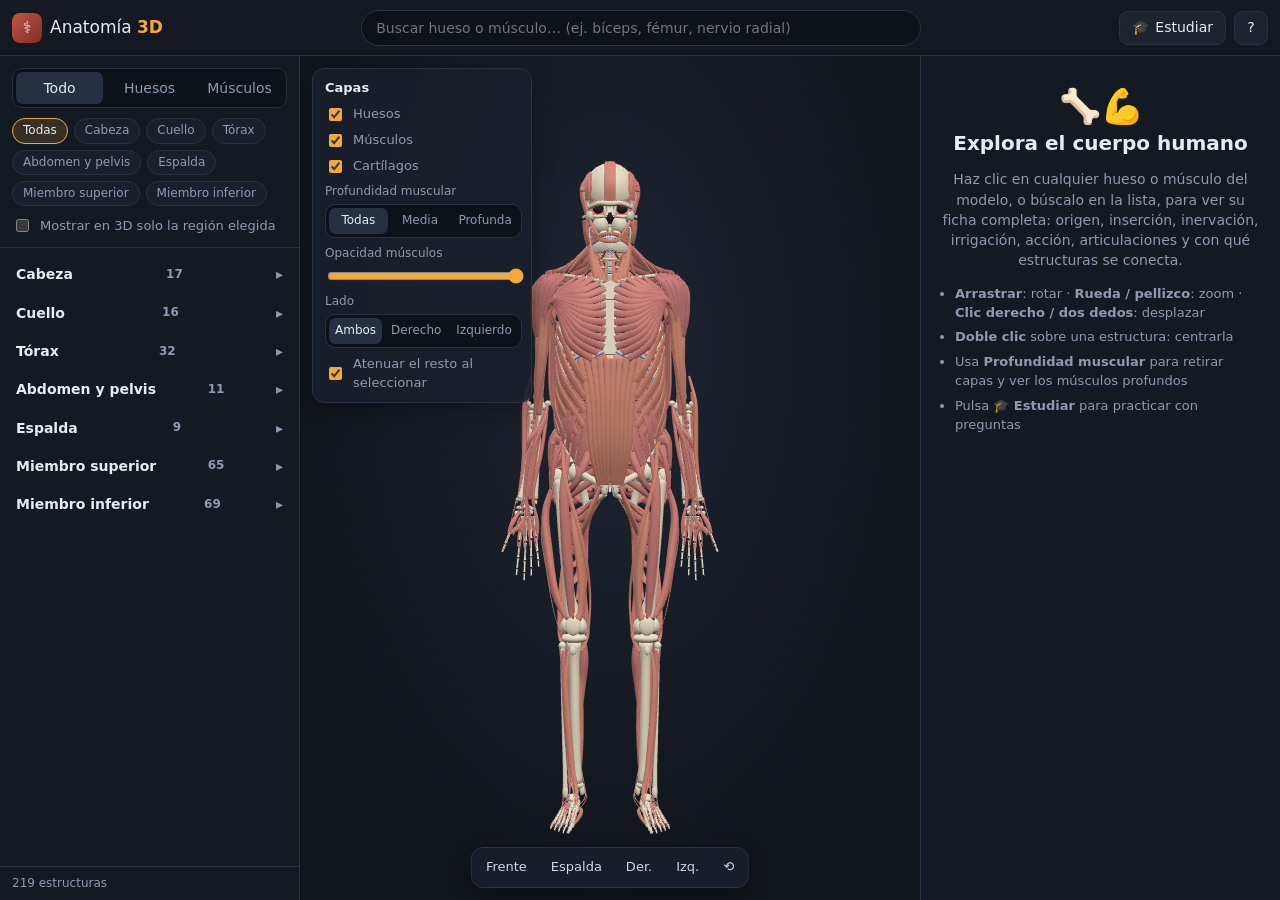
==== index.html @ f9e1884c "Atlas 3D interactivo de huesos y músculos para estudiar anatomía Co-Authored-By: Claude Opus 5.5 <no" ====
<!doctype html>
<html lang="es">
<head>
  <meta charset="utf-8" />
  <meta name="viewport" content="width=device-width, initial-scale=1, viewport-fit=cover" />
  <title>Anatomía 3D</title>
  <meta name="description" content="Atlas 3D interactivo de huesos y músculos del cuerpo humano para estudiar anatomía: orígenes, inserciones, inervación, irrigación, acciones y articulaciones." />
  <meta name="theme-color" content="#11151c" />
  <link rel="icon" href="data:image/svg+xml,%3Csvg xmlns='http://www.w3.org/2000/svg' viewBox='0 0 64 64'%3E%3Ccircle cx='32' cy='14' r='9' fill='%23e9dfc6'/%3E%3Cpath d='M20 28h24l-4 18h-16z' fill='%23c4544a'/%3E%3Cpath d='M26 46h4v14h-4zM34 46h4v14h-4z' fill='%23e9dfc6'/%3E%3C/svg%3E" />
  <link rel="stylesheet" href="css/style.css" />
  <script type="importmap">{ "imports": { "three": "./vendor/three.module.min.js" } }</script>
</head>
<body>
  <header class="topbar">
    <button class="icon-btn only-mobile" id="btnLeft" aria-label="Abrir lista">☰</button>
    <div class="brand"><span class="logo">⚕</span><span>Anatomía <b>3D</b></span></div>
    <div class="search">
      <input id="search" type="search" placeholder="Buscar hueso o músculo… (ej. bíceps, fémur, nervio radial)" autocomplete="off" />
      <div id="searchResults" class="search-results" hidden></div>
    </div>
    <div class="top-actions">
      <button class="btn" id="btnQuiz" title="Modo estudio: ponte a prueba">🎓 <span class="hide-sm">Estudiar</span></button>
      <button class="icon-btn" id="btnHelp" title="Ayuda" aria-label="Ayuda">?</button>
      <button class="icon-btn only-mobile" id="btnRight" aria-label="Abrir ficha">ℹ</button>
    </div>
  </header>

  <aside class="panel left" id="panelLeft">
    <div class="panel-head">
      <div class="seg" id="typeFilter" role="tablist">
        <button data-type="todo" class="on">Todo</button>
        <button data-type="hueso">Huesos</button>
        <button data-type="musculo">Músculos</button>
      </div>
      <div class="chips" id="regionChips"></div>
      <label class="check"><input type="checkbox" id="isolateRegion" /> Mostrar en 3D solo la región elegida</label>
    </div>
    <div class="list" id="list"></div>
    <div class="list-foot" id="listCount"></div>
  </aside>

  <main class="stage" id="stage">
    <canvas id="canvas"></canvas>
    <div id="tooltip" class="tooltip" hidden></div>
    <div id="loading" class="loading"><div class="spinner"></div><p>Construyendo el modelo anatómico…</p></div>

    <div class="layers card" id="layers">
      <div class="layers-title">Capas</div>
      <label class="check"><input type="checkbox" id="showBones" checked /> Huesos</label>
      <label class="check"><input type="checkbox" id="showMuscles" checked /> Músculos</label>
      <label class="check"><input type="checkbox" id="showCart" checked /> Cartílagos</label>
      <div class="field">
        <span>Profundidad muscular</span>
        <div class="seg small" id="depthSeg">
          <button data-d="1" class="on" title="Todas las capas">Todas</button>
          <button data-d="2" title="Retira la capa superficial">Media</button>
          <button data-d="3" title="Solo la capa profunda">Profunda</button>
        </div>
      </div>
      <div class="field">
        <span>Opacidad músculos</span>
        <input type="range" id="muscleOpacity" min="0.1" max="1" step="0.05" value="1" />
      </div>
      <div class="field">
        <span>Lado</span>
        <div class="seg small" id="sideSeg">
          <button data-s="ambos" class="on">Ambos</button>
          <button data-s="d">Derecho</button>
          <button data-s="i">Izquierdo</button>
        </div>
      </div>
      <label class="check"><input type="checkbox" id="dimOthers" checked /> Atenuar el resto al seleccionar</label>
    </div>

    <div class="views card">
      <button data-view="front" title="Vista anterior">Frente</button>
      <button data-view="back" title="Vista posterior">Espalda</button>
      <button data-view="right" title="Lateral derecha">Der.</button>
      <button data-view="left" title="Lateral izquierda">Izq.</button>
      <button data-view="reset" title="Restablecer cámara y visibilidad">⟲</button>
    </div>

    <div class="legend card" id="legend" hidden></div>

    <div class="quiz card" id="quiz" hidden>
      <div class="quiz-head">
        <b>Modo estudio</b>
        <div class="seg small" id="quizMode">
          <button data-m="id" class="on">Identificar</button>
          <button data-m="loc">Localizar</button>
        </div>
        <button class="icon-btn" id="quizClose" aria-label="Cerrar">✕</button>
      </div>
      <div class="quiz-scope">
        <div class="seg small" id="quizType">
          <button data-t="todo" class="on">Todo</button>
          <button data-t="hueso">Huesos</button>
          <button data-t="musculo">Músculos</button>
        </div>
        <span class="muted small">Usa la región elegida en la lista</span>
      </div>
      <div class="quiz-q" id="quizQ"></div>
      <div class="quiz-opts" id="quizOpts"></div>
      <div class="quiz-foot">
        <span id="quizScore">0 / 0</span>
        <button class="btn" id="quizNext">Siguiente ➜</button>
      </div>
    </div>
  </main>

  <aside class="panel right" id="panelRight">
    <div id="info" class="info">
      <div class="empty">
        <div class="empty-icon">🦴💪</div>
        <h2>Explora el cuerpo humano</h2>
        <p>Haz clic en cualquier hueso o músculo del modelo, o búscalo en la lista, para ver su ficha completa: origen, inserción, inervación, irrigación, acción, articulaciones y con qué estructuras se conecta.</p>
        <ul class="tips">
          <li><b>Arrastrar</b>: rotar · <b>Rueda / pellizco</b>: zoom · <b>Clic derecho / dos dedos</b>: desplazar</li>
          <li><b>Doble clic</b> sobre una estructura: centrarla</li>
          <li>Usa <b>Profundidad muscular</b> para retirar capas y ver los músculos profundos</li>
          <li>Pulsa <b>🎓 Estudiar</b> para practicar con preguntas</li>
        </ul>
      </div>
    </div>
  </aside>

  <div class="modal" id="help" hidden>
    <div class="modal-box">
      <button class="icon-btn modal-close" id="helpClose" aria-label="Cerrar">✕</button>
      <h2>Cómo usar Anatomía 3D</h2>
      <ul>
        <li><b>Rotar</b>: arrastra con el ratón o un dedo. <b>Zoom</b>: rueda o pellizco. <b>Desplazar</b>: clic derecho o dos dedos.</li>
        <li><b>Seleccionar</b>: clic sobre el modelo o sobre la lista. <b>Doble clic</b>: centrar la cámara.</li>
        <li>Al seleccionar un <b>músculo</b> se colorean los huesos de <span class="sw sw-o"></span> origen e <span class="sw sw-i"></span> inserción.</li>
        <li>Al seleccionar un <b>hueso</b> se colorean los músculos que se <span class="sw sw-o"></span> originan e <span class="sw sw-i"></span> insertan en él, y los huesos con los que <span class="sw sw-a"></span> articula.</li>
        <li><b>Aislar</b> muestra solo la estructura y sus conexiones. <b>Ocultar</b> la quita del modelo.</li>
        <li><b>Profundidad muscular</b>: retira la capa superficial o deja solo los músculos profundos.</li>
        <li><b>Modo estudio</b>: <i>Identificar</i> (elige el nombre de la estructura resaltada) o <i>Localizar</i> (haz clic en la estructura pedida).</li>
        <li>El enlace de la página guarda la estructura seleccionada: puedes compartirlo.</li>
      </ul>
      <p class="muted small">Modelo anatómico esquemático generado por código con fines de estudio. Las formas son simplificadas; los datos (origen, inserción, inervación, irrigación y acción) siguen la terminología anatómica estándar. Ante dudas, contrasta con tu atlas de referencia.</p>
    </div>
  </div>

  <script type="module" src="js/main.js"></script>
</body>
</html>
---- css/style.css ----
:root {
  --bg: #0f131a;
  --bg2: #161b24;
  --panel: rgba(22, 27, 36, 0.94);
  --card: rgba(26, 32, 43, 0.92);
  --line: #2a3242;
  --text: #e7ebf2;
  --muted: #8f9ab0;
  --accent: #f2a93b;
  --accent2: #4cc3ff;
  --orig: #3ddc84;
  --ins: #4c9dff;
  --art: #b27cff;
  --bone: #e9dfc6;
  --muscle: #c4544a;
  --radius: 12px;
  --left-w: 300px;
  --right-w: 360px;
  --top-h: 56px;
  color-scheme: dark;
}
* { box-sizing: border-box; }
[hidden] { display: none !important; }
html, body { height: 100%; margin: 0; }
body {
  background: var(--bg);
  color: var(--text);
  font: 14px/1.45 system-ui, -apple-system, 'Segoe UI', Roboto, Ubuntu, sans-serif;
  overflow: hidden;
}
button { font: inherit; color: inherit; cursor: pointer; }
input { font: inherit; color: inherit; }
.muted { color: var(--muted); }
.small { font-size: 12px; }

/* ---------- Barra superior ---------- */
.topbar {
  position: fixed; inset: 0 0 auto 0; height: var(--top-h); z-index: 20;
  display: flex; align-items: center; gap: 12px; padding: 0 12px;
  background: linear-gradient(180deg, #151a23, #121720);
  border-bottom: 1px solid var(--line);
}
.brand { display: flex; align-items: center; gap: 8px; font-size: 17px; white-space: nowrap; }
.brand b { color: var(--accent); }
.logo { display: grid; place-items: center; width: 30px; height: 30px; border-radius: 8px; background: linear-gradient(135deg, var(--muscle), #7f2d27); font-size: 16px; }
.search { position: relative; flex: 1; max-width: 560px; margin: 0 auto; }
.search input {
  width: 100%; height: 36px; padding: 0 14px; border-radius: 18px;
  background: #0d1118; border: 1px solid var(--line); outline: none;
}
.search input:focus { border-color: var(--accent); }
.search-results {
  position: absolute; top: 42px; left: 0; right: 0; max-height: 60vh; overflow: auto;
  background: var(--bg2); border: 1px solid var(--line); border-radius: var(--radius);
  box-shadow: 0 12px 30px rgba(0,0,0,.45); padding: 4px;
}
.search-results button { display: flex; width: 100%; text-align: left; gap: 8px; align-items: center; padding: 7px 10px; border: 0; background: none; border-radius: 8px; }
.search-results button:hover, .search-results button.active { background: #232b3a; }
.top-actions { display: flex; gap: 8px; align-items: center; }
.btn {
  height: 34px; padding: 0 12px; border-radius: 9px; border: 1px solid var(--line);
  background: #1d2430; display: inline-flex; align-items: center; gap: 6px; white-space: nowrap;
}
.btn:hover { border-color: #3b4659; background: #232b38; }
.btn.primary { background: var(--accent); color: #1a1205; border-color: var(--accent); font-weight: 600; }
.icon-btn { width: 34px; height: 34px; border-radius: 9px; border: 1px solid var(--line); background: #1d2430; display: grid; place-items: center; flex: none; }
.icon-btn:hover { background: #262f3d; }
.only-mobile { display: none; }

/* ---------- Paneles ---------- */
.panel {
  position: fixed; top: var(--top-h); bottom: 0; z-index: 10;
  background: var(--panel); backdrop-filter: blur(8px);
  display: flex; flex-direction: column;
}
.panel.left { left: 0; width: var(--left-w); border-right: 1px solid var(--line); }
.panel.right { right: 0; width: var(--right-w); border-left: 1px solid var(--line); overflow: auto; }
.panel-head { padding: 12px; border-bottom: 1px solid var(--line); display: grid; gap: 10px; }
.seg { display: flex; background: #0d1118; border: 1px solid var(--line); border-radius: 10px; padding: 3px; gap: 3px; }
.seg button { flex: 1; border: 0; background: none; padding: 6px 8px; border-radius: 7px; color: var(--muted); }
.seg button.on { background: #273042; color: var(--text); }
.seg.small button { padding: 4px 6px; font-size: 12px; }
.chips { display: flex; flex-wrap: wrap; gap: 6px; }
.chip {
  border: 1px solid var(--line); background: #1a202b; border-radius: 999px; padding: 3px 10px; font-size: 12px; color: var(--muted);
}
.chip.on { background: rgba(242, 169, 59, .15); border-color: var(--accent); color: var(--text); }
.check { display: flex; align-items: center; gap: 8px; font-size: 13px; color: var(--muted); cursor: pointer; }
.check input { accent-color: var(--accent); }
.list { flex: 1; overflow: auto; padding: 6px 8px 16px; }
.list details { margin: 2px 0; }
.list summary {
  list-style: none; cursor: pointer; padding: 8px 8px; border-radius: 8px; font-weight: 600; display: flex; justify-content: space-between; align-items: center;
}
.list summary::-webkit-details-marker { display: none; }
.list summary::after { content: '▸'; color: var(--muted); transition: transform .15s; }
.list details[open] > summary::after { transform: rotate(90deg); }
.list summary:hover { background: #1c2330; }
.list .grp { margin: 6px 0 2px 10px; font-size: 11px; text-transform: uppercase; letter-spacing: .06em; color: var(--muted); }
.list .item {
  display: flex; align-items: center; gap: 8px; width: 100%; text-align: left; border: 0; background: none; padding: 5px 8px 5px 14px; border-radius: 7px; color: #cfd6e2;
}
.list .item:hover { background: #1f2735; }
.list .item.sel { background: rgba(242, 169, 59, .18); color: #fff; }
.dot { width: 8px; height: 8px; border-radius: 50%; flex: none; }
.dot.hueso { background: var(--bone); }
.dot.musculo { background: var(--muscle); }
.list-foot { padding: 8px 12px; border-top: 1px solid var(--line); color: var(--muted); font-size: 12px; }

/* ---------- Escenario 3D ---------- */
.stage { position: fixed; top: var(--top-h); bottom: 0; left: var(--left-w); right: var(--right-w); background: radial-gradient(ellipse at 50% 35%, #1e2633 0%, #11151c 70%); }
#canvas { width: 100%; height: 100%; display: block; touch-action: none; outline: none; }
.tooltip {
  position: absolute; pointer-events: none; z-index: 5; padding: 5px 9px; border-radius: 8px; font-size: 12px;
  background: rgba(10, 13, 19, .9); border: 1px solid var(--line); white-space: nowrap; transform: translate(12px, 12px);
}
.loading { position: absolute; inset: 0; display: grid; place-content: center; text-align: center; gap: 10px; color: var(--muted); background: rgba(15,19,26,.6); z-index: 6; }
.loading.done { display: none; }
.spinner { width: 38px; height: 38px; margin: 0 auto; border-radius: 50%; border: 3px solid #2a3242; border-top-color: var(--accent); animation: spin 1s linear infinite; }
@keyframes spin { to { transform: rotate(360deg); } }
.card { position: absolute; background: var(--card); border: 1px solid var(--line); border-radius: var(--radius); box-shadow: 0 8px 24px rgba(0,0,0,.3); }
.layers { left: 12px; top: 12px; padding: 10px 12px; display: grid; gap: 7px; width: 220px; }
.layers-title { font-weight: 600; font-size: 13px; display: flex; justify-content: space-between; cursor: pointer; }
.layers.collapsed > :not(.layers-title) { display: none; }
.field { display: grid; gap: 4px; font-size: 12px; color: var(--muted); }
.field input[type=range] { width: 100%; accent-color: var(--accent); }
.views { left: 50%; bottom: 12px; transform: translateX(-50%); display: flex; padding: 4px; gap: 4px; }
.views button { border: 0; background: none; padding: 6px 10px; border-radius: 8px; color: #cfd6e2; font-size: 13px; }
.views button:hover { background: #273042; }
.legend { right: 12px; top: 12px; padding: 8px 12px; font-size: 12px; display: grid; gap: 4px; }
.legend span { display: flex; align-items: center; gap: 6px; }
.sw { display: inline-block; width: 11px; height: 11px; border-radius: 3px; vertical-align: -1px; }
.sw-s { background: var(--accent); }
.sw-o { background: var(--orig); }
.sw-i { background: var(--ins); }
.sw-a { background: var(--art); }
.sw-b { background: #ffd35a; }

/* ---------- Ficha ---------- */
.info { padding: 16px; }
.empty { text-align: center; color: var(--muted); padding-top: 10px; }
.empty h2 { color: var(--text); margin: 8px 0; font-size: 18px; }
.empty-icon { font-size: 34px; }
.tips { text-align: left; padding-left: 18px; display: grid; gap: 6px; font-size: 13px; }
.info h2 { margin: 0; font-size: 20px; line-height: 1.2; }
.info .latin { color: var(--muted); font-style: italic; margin-top: 2px; }
.badges { display: flex; flex-wrap: wrap; gap: 6px; margin: 10px 0; }
.badge { font-size: 11px; padding: 2px 8px; border-radius: 999px; background: #232b3a; color: #c9d1de; border: 1px solid var(--line); }
.badge.hueso { background: rgba(233, 223, 198, .12); border-color: rgba(233, 223, 198, .35); }
.badge.musculo { background: rgba(196, 84, 74, .18); border-color: rgba(196, 84, 74, .5); }
.actions { display: flex; flex-wrap: wrap; gap: 6px; margin: 4px 0 12px; }
.actions .btn { height: 30px; font-size: 12px; padding: 0 10px; }
.sec { border-top: 1px solid var(--line); padding: 10px 0; }
.sec h3 { margin: 0 0 6px; font-size: 12px; text-transform: uppercase; letter-spacing: .06em; color: var(--accent); }
.sec p { margin: 0; color: #d3d9e4; }
.sec ul { margin: 0; padding-left: 18px; color: #d3d9e4; display: grid; gap: 2px; }
.kv { display: grid; grid-template-columns: 1fr; gap: 8px; }
.kv div b { display: block; font-size: 12px; color: var(--muted); font-weight: 600; margin-bottom: 1px; }
.links { display: flex; flex-wrap: wrap; gap: 6px; }
.link {
  border: 1px solid var(--line); background: #1a212d; border-radius: 8px; padding: 3px 9px; font-size: 12.5px; display: inline-flex; gap: 6px; align-items: center; text-align: left;
}
.link:hover { border-color: var(--accent); }
.link small { color: var(--muted); }
.link.o { border-left: 3px solid var(--orig); }
.link.i { border-left: 3px solid var(--ins); }
.link.a { border-left: 3px solid var(--art); }
.clin { background: rgba(76, 195, 255, .08); border: 1px solid rgba(76, 195, 255, .25); border-radius: 10px; padding: 10px; }
.side-tag { font-size: 12px; color: var(--muted); font-weight: 400; }

/* ---------- Quiz ---------- */
.quiz { left: 50%; bottom: 64px; transform: translateX(-50%); width: min(460px, calc(100% - 24px)); padding: 12px; display: grid; gap: 10px; z-index: 4; }
.quiz-head { display: flex; gap: 10px; align-items: center; }
.quiz-head b { flex: 1; }
.quiz-scope { display: flex; gap: 10px; align-items: center; }
.quiz-q { font-size: 15px; }
.quiz-q .target { color: var(--accent); font-weight: 700; }
.quiz-opts { display: grid; grid-template-columns: 1fr 1fr; gap: 6px; }
.quiz-opts button { border: 1px solid var(--line); background: #1d2430; border-radius: 9px; padding: 8px; text-align: left; }
.quiz-opts button:hover { border-color: #46526a; }
.quiz-opts button.ok { background: rgba(61, 220, 132, .2); border-color: var(--orig); }
.quiz-opts button.bad { background: rgba(255, 92, 92, .2); border-color: #ff5c5c; }
.quiz-foot { display: flex; justify-content: space-between; align-items: center; }
.feedback-ok { color: var(--orig); }
.feedback-bad { color: #ff7a7a; }

/* ---------- Modal ---------- */
.modal { position: fixed; inset: 0; background: rgba(0,0,0,.55); z-index: 50; display: grid; place-items: center; padding: 16px; }
.modal[hidden] { display: none; }
.modal-box { position: relative; max-width: 620px; background: var(--bg2); border: 1px solid var(--line); border-radius: 16px; padding: 20px 22px; max-height: 90vh; overflow: auto; }
.modal-box ul { padding-left: 18px; display: grid; gap: 8px; }
.modal-close { position: absolute; top: 12px; right: 12px; }

/* ---------- Responsive ---------- */
@media (max-width: 1100px) {
  :root { --left-w: 260px; --right-w: 320px; }
}
@media (max-width: 860px) {
  :root { --top-h: 52px; }
  .only-mobile { display: grid; }
  .hide-sm { display: none; }
  .brand span:last-child { display: none; }
  .stage { left: 0; right: 0; }
  .panel { width: min(88vw, 360px) !important; transition: transform .25s ease; z-index: 30; box-shadow: 0 0 40px rgba(0,0,0,.5); }
  .panel.left { transform: translateX(-102%); }
  .panel.right { transform: translateX(102%); }
  .panel.open { transform: none; }
  .layers { width: 190px; }
  .legend { top: auto; bottom: 64px; right: 8px; }
  .quiz-opts { grid-template-columns: 1fr; }
  .search input { font-size: 16px; }
}
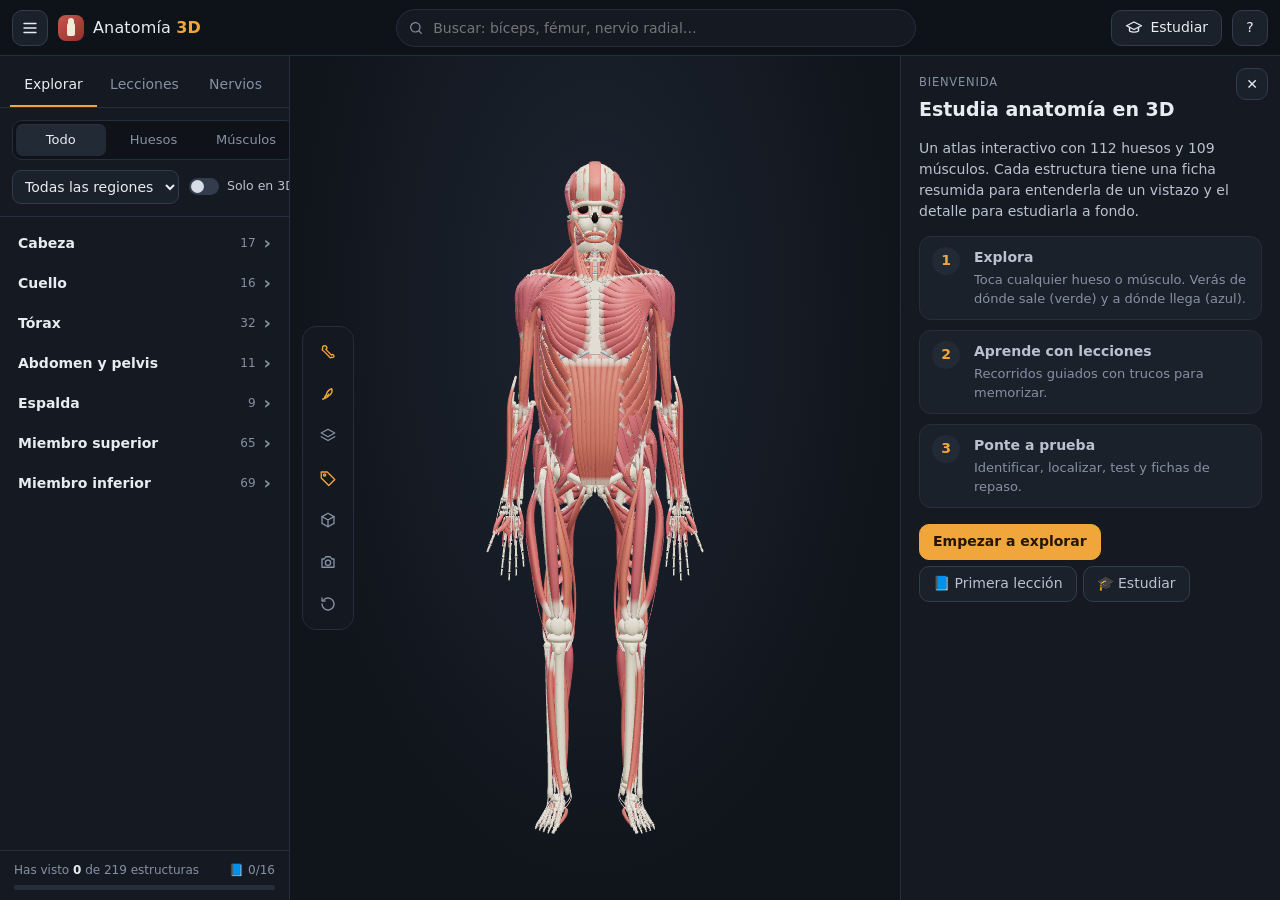
==== commit db6aacb1: "Rediseño didáctico: ficha por pestañas, lecciones, nervios, estudio y móvil - Músculos con tendones," ====
--- a/index.html
+++ b/index.html
@@ -4,141 +4,134 @@
   <meta charset="utf-8" />
   <meta name="viewport" content="width=device-width, initial-scale=1, viewport-fit=cover" />
   <title>Anatomía 3D</title>
-  <meta name="description" content="Atlas 3D interactivo de huesos y músculos del cuerpo humano para estudiar anatomía: orígenes, inserciones, inervación, irrigación, acciones y articulaciones." />
-  <meta name="theme-color" content="#11151c" />
-  <link rel="icon" href="data:image/svg+xml,%3Csvg xmlns='http://www.w3.org/2000/svg' viewBox='0 0 64 64'%3E%3Ccircle cx='32' cy='14' r='9' fill='%23e9dfc6'/%3E%3Cpath d='M20 28h24l-4 18h-16z' fill='%23c4544a'/%3E%3Cpath d='M26 46h4v14h-4zM34 46h4v14h-4z' fill='%23e9dfc6'/%3E%3C/svg%3E" />
+  <meta name="description" content="Atlas 3D interactivo de huesos y músculos para estudiar anatomía: orígenes, inserciones, inervación, irrigación, acciones, lecciones guiadas y modo estudio." />
+  <meta name="theme-color" content="#0f1319" />
+  <link rel="icon" href="data:image/svg+xml,%3Csvg xmlns='http://www.w3.org/2000/svg' viewBox='0 0 64 64'%3E%3Crect width='64' height='64' rx='14' fill='%23b8473e'/%3E%3Ccircle cx='32' cy='17' r='8' fill='%23f3ead8'/%3E%3Cpath d='M22 29h20l-3 15h-14z' fill='%23f3ead8'/%3E%3Cpath d='M26 44h4v12h-4zM34 44h4v12h-4z' fill='%23f3ead8'/%3E%3C/svg%3E" />
   <link rel="stylesheet" href="css/style.css" />
   <script type="importmap">{ "imports": { "three": "./vendor/three.module.min.js" } }</script>
 </head>
 <body>
   <header class="topbar">
-    <button class="icon-btn only-mobile" id="btnLeft" aria-label="Abrir lista">☰</button>
-    <div class="brand"><span class="logo">⚕</span><span>Anatomía <b>3D</b></span></div>
+    <button class="icon-btn" id="btnMenu" aria-label="Mostrar u ocultar el panel de navegación" title="Panel de navegación">
+      <svg viewBox="0 0 24 24"><path d="M4 6h16M4 12h16M4 18h16" /></svg>
+    </button>
+    <div class="brand"><span class="logo"></span><span class="brand-name">Anatomía <b>3D</b></span></div>
     <div class="search">
-      <input id="search" type="search" placeholder="Buscar hueso o músculo… (ej. bíceps, fémur, nervio radial)" autocomplete="off" />
+      <svg class="search-ico" viewBox="0 0 24 24"><circle cx="11" cy="11" r="7" /><path d="m20 20-3.5-3.5" /></svg>
+      <input id="search" type="search" placeholder="Buscar: bíceps, fémur, nervio radial…" autocomplete="off" aria-label="Buscar estructura" />
       <div id="searchResults" class="search-results" hidden></div>
     </div>
-    <div class="top-actions">
-      <button class="btn" id="btnQuiz" title="Modo estudio: ponte a prueba">🎓 <span class="hide-sm">Estudiar</span></button>
-      <button class="icon-btn" id="btnHelp" title="Ayuda" aria-label="Ayuda">?</button>
-      <button class="icon-btn only-mobile" id="btnRight" aria-label="Abrir ficha">ℹ</button>
-    </div>
+    <button class="btn study-btn" id="btnStudy" title="Modo estudio">
+      <svg viewBox="0 0 24 24"><path d="M2 9l10-5 10 5-10 5z" /><path d="M6 11v5c3 2 9 2 12 0v-5" /></svg><span class="hide-sm">Estudiar</span>
+    </button>
+    <button class="icon-btn" id="btnHelp" aria-label="Ayuda" title="Ayuda">?</button>
   </header>
 
-  <aside class="panel left" id="panelLeft">
-    <div class="panel-head">
-      <div class="seg" id="typeFilter" role="tablist">
-        <button data-type="todo" class="on">Todo</button>
-        <button data-type="hueso">Huesos</button>
-        <button data-type="musculo">Músculos</button>
+  <!-- Panel izquierdo: navegación -->
+  <aside class="side" id="side">
+    <nav class="tabs" id="sideTabs" role="tablist">
+      <button data-tab="explorar" class="on">Explorar</button>
+      <button data-tab="lecciones">Lecciones</button>
+      <button data-tab="nervios">Nervios</button>
+    </nav>
+    <section class="side-body" data-pane="explorar">
+      <div class="filters">
+        <div class="seg" id="typeFilter">
+          <button data-type="todo" class="on">Todo</button>
+          <button data-type="hueso">Huesos</button>
+          <button data-type="musculo">Músculos</button>
+        </div>
+        <div class="row">
+          <select id="regionSelect" aria-label="Región"></select>
+          <label class="switch" title="Mostrar en el modelo solo la región elegida"><input type="checkbox" id="isolateRegion" /><span></span>Solo en 3D</label>
+        </div>
       </div>
-      <div class="chips" id="regionChips"></div>
-      <label class="check"><input type="checkbox" id="isolateRegion" /> Mostrar en 3D solo la región elegida</label>
-    </div>
-    <div class="list" id="list"></div>
-    <div class="list-foot" id="listCount"></div>
+      <div class="list" id="list"></div>
+    </section>
+    <section class="side-body" data-pane="lecciones" hidden>
+      <p class="pane-intro">Recorridos guiados paso a paso por los grupos que más se preguntan en los exámenes.</p>
+      <div class="cards" id="lessonList"></div>
+    </section>
+    <section class="side-body" data-pane="nervios" hidden>
+      <p class="pane-intro">Elige un nervio para ver en el modelo todos los músculos que inerva y qué pasa si se lesiona.</p>
+      <div class="cards" id="nerveList"></div>
+    </section>
+    <footer class="progress" id="progress"></footer>
   </aside>
 
+  <!-- Visor 3D -->
   <main class="stage" id="stage">
     <canvas id="canvas"></canvas>
+    <div id="labels" class="labels"></div>
     <div id="tooltip" class="tooltip" hidden></div>
     <div id="loading" class="loading"><div class="spinner"></div><p>Construyendo el modelo anatómico…</p></div>
 
-    <div class="layers card" id="layers">
-      <div class="layers-title">Capas</div>
-      <label class="check"><input type="checkbox" id="showBones" checked /> Huesos</label>
-      <label class="check"><input type="checkbox" id="showMuscles" checked /> Músculos</label>
-      <label class="check"><input type="checkbox" id="showCart" checked /> Cartílagos</label>
-      <div class="field">
-        <span>Profundidad muscular</span>
-        <div class="seg small" id="depthSeg">
-          <button data-d="1" class="on" title="Todas las capas">Todas</button>
-          <button data-d="2" title="Retira la capa superficial">Media</button>
-          <button data-d="3" title="Solo la capa profunda">Profunda</button>
-        </div>
-      </div>
-      <div class="field">
-        <span>Opacidad músculos</span>
-        <input type="range" id="muscleOpacity" min="0.1" max="1" step="0.05" value="1" />
-      </div>
-      <div class="field">
-        <span>Lado</span>
-        <div class="seg small" id="sideSeg">
-          <button data-s="ambos" class="on">Ambos</button>
-          <button data-s="d">Derecho</button>
-          <button data-s="i">Izquierdo</button>
-        </div>
-      </div>
-      <label class="check"><input type="checkbox" id="dimOthers" checked /> Atenuar el resto al seleccionar</label>
+    <div class="toolbar" id="toolbar">
+      <button class="tool on" data-tool="bones" title="Mostrar huesos"><svg viewBox="0 0 24 24"><path d="M7 4a2 2 0 0 0-2 3 2 2 0 0 0 1 3.5l7.5 7.5a2 2 0 0 0 3.5 1 2 2 0 0 0 3-2 2 2 0 0 0-3.5-1L9 8.5A2 2 0 0 0 7 4z" /></svg><span>Huesos</span></button>
+      <button class="tool on" data-tool="muscles" title="Mostrar músculos"><svg viewBox="0 0 24 24"><path d="M5 19c3-1 4-4 5-7s3-6 7-7c1 3 0 6-2 8s-5 4-10 6z" /><path d="M8 15c2 0 4-1 5-3" /></svg><span>Músculos</span></button>
+      <button class="tool" data-tool="layers" title="Capas, lado y transparencia"><svg viewBox="0 0 24 24"><path d="m12 3 9 5-9 5-9-5z" /><path d="m3 13 9 5 9-5" /></svg><span>Capas</span></button>
+      <button class="tool on" data-tool="labels" title="Etiquetas con nombres"><svg viewBox="0 0 24 24"><path d="M3 12V4h8l10 10-8 8z" /><circle cx="7.5" cy="8" r="1.5" /></svg><span>Nombres</span></button>
+      <button class="tool" data-tool="views" title="Vistas de cámara"><svg viewBox="0 0 24 24"><path d="M12 3 4 7.5v9L12 21l8-4.5v-9z" /><path d="m4 7.5 8 4.5 8-4.5M12 12v9" /></svg><span>Vistas</span></button>
+      <button class="tool" data-tool="shot" title="Guardar imagen"><svg viewBox="0 0 24 24"><path d="M4 8h3l2-3h6l2 3h3v11H4z" /><circle cx="12" cy="13" r="3.5" /></svg><span>Foto</span></button>
+      <button class="tool" data-tool="reset" title="Restablecer todo"><svg viewBox="0 0 24 24"><path d="M4 12a8 8 0 1 0 2.5-5.8" /><path d="M4 4v4h4" /></svg><span>Reiniciar</span></button>
     </div>
 
-    <div class="views card">
-      <button data-view="front" title="Vista anterior">Frente</button>
-      <button data-view="back" title="Vista posterior">Espalda</button>
-      <button data-view="right" title="Lateral derecha">Der.</button>
-      <button data-view="left" title="Lateral izquierda">Izq.</button>
-      <button data-view="reset" title="Restablecer cámara y visibilidad">⟲</button>
+    <div class="pop" id="popLayers" hidden>
+      <div class="pop-title">Profundidad muscular</div>
+      <div class="seg small" id="depthSeg">
+        <button data-d="1" class="on">Todas</button>
+        <button data-d="2">Sin superficial</button>
+        <button data-d="3">Profunda</button>
+      </div>
+      <div class="pop-title">Lado del cuerpo</div>
+      <div class="seg small" id="sideSeg">
+        <button data-s="ambos" class="on">Ambos</button>
+        <button data-s="d">Derecho</button>
+        <button data-s="i">Izquierdo</button>
+      </div>
+      <div class="pop-title">Transparencia de músculos</div>
+      <input type="range" id="muscleOpacity" min="0.1" max="1" step="0.05" value="1" aria-label="Opacidad de los músculos" />
+      <label class="switch"><input type="checkbox" id="showCart" checked /><span></span>Cartílagos y dientes</label>
+      <label class="switch"><input type="checkbox" id="dimOthers" checked /><span></span>Atenuar lo no seleccionado</label>
+    </div>
+    <div class="pop" id="popViews" hidden>
+      <div class="views-grid">
+        <button data-view="front">Anterior</button>
+        <button data-view="back">Posterior</button>
+        <button data-view="right">Lateral der.</button>
+        <button data-view="left">Lateral izq.</button>
+        <button data-view="top">Superior</button>
+        <button data-view="fit">Encuadrar</button>
+      </div>
+      <label class="switch"><input type="checkbox" id="autoRotate" /><span></span>Girar automáticamente</label>
     </div>
 
-    <div class="legend card" id="legend" hidden></div>
-
-    <div class="quiz card" id="quiz" hidden>
-      <div class="quiz-head">
-        <b>Modo estudio</b>
-        <div class="seg small" id="quizMode">
-          <button data-m="id" class="on">Identificar</button>
-          <button data-m="loc">Localizar</button>
-        </div>
-        <button class="icon-btn" id="quizClose" aria-label="Cerrar">✕</button>
-      </div>
-      <div class="quiz-scope">
-        <div class="seg small" id="quizType">
-          <button data-t="todo" class="on">Todo</button>
-          <button data-t="hueso">Huesos</button>
-          <button data-t="musculo">Músculos</button>
-        </div>
-        <span class="muted small">Usa la región elegida en la lista</span>
-      </div>
-      <div class="quiz-q" id="quizQ"></div>
-      <div class="quiz-opts" id="quizOpts"></div>
-      <div class="quiz-foot">
-        <span id="quizScore">0 / 0</span>
-        <button class="btn" id="quizNext">Siguiente ➜</button>
-      </div>
-    </div>
+    <div class="legend" id="legend" hidden></div>
+    <div class="toast" id="toast" hidden></div>
   </main>
 
-  <aside class="panel right" id="panelRight">
-    <div id="info" class="info">
-      <div class="empty">
-        <div class="empty-icon">🦴💪</div>
-        <h2>Explora el cuerpo humano</h2>
-        <p>Haz clic en cualquier hueso o músculo del modelo, o búscalo en la lista, para ver su ficha completa: origen, inserción, inervación, irrigación, acción, articulaciones y con qué estructuras se conecta.</p>
-        <ul class="tips">
-          <li><b>Arrastrar</b>: rotar · <b>Rueda / pellizco</b>: zoom · <b>Clic derecho / dos dedos</b>: desplazar</li>
-          <li><b>Doble clic</b> sobre una estructura: centrarla</li>
-          <li>Usa <b>Profundidad muscular</b> para retirar capas y ver los músculos profundos</li>
-          <li>Pulsa <b>🎓 Estudiar</b> para practicar con preguntas</li>
-        </ul>
-      </div>
-    </div>
+  <!-- Panel derecho / hoja inferior en móvil: ficha, lección, nervio o estudio -->
+  <aside class="sheet" id="sheet" aria-live="polite">
+    <div class="sheet-grip" id="sheetGrip" aria-label="Ampliar o reducir"><span></span></div>
+    <button class="icon-btn sheet-close" id="sheetClose" aria-label="Cerrar">✕</button>
+    <div class="sheet-body" id="sheetBody"></div>
   </aside>
 
   <div class="modal" id="help" hidden>
     <div class="modal-box">
       <button class="icon-btn modal-close" id="helpClose" aria-label="Cerrar">✕</button>
       <h2>Cómo usar Anatomía 3D</h2>
-      <ul>
-        <li><b>Rotar</b>: arrastra con el ratón o un dedo. <b>Zoom</b>: rueda o pellizco. <b>Desplazar</b>: clic derecho o dos dedos.</li>
-        <li><b>Seleccionar</b>: clic sobre el modelo o sobre la lista. <b>Doble clic</b>: centrar la cámara.</li>
-        <li>Al seleccionar un <b>músculo</b> se colorean los huesos de <span class="sw sw-o"></span> origen e <span class="sw sw-i"></span> inserción.</li>
-        <li>Al seleccionar un <b>hueso</b> se colorean los músculos que se <span class="sw sw-o"></span> originan e <span class="sw sw-i"></span> insertan en él, y los huesos con los que <span class="sw sw-a"></span> articula.</li>
-        <li><b>Aislar</b> muestra solo la estructura y sus conexiones. <b>Ocultar</b> la quita del modelo.</li>
-        <li><b>Profundidad muscular</b>: retira la capa superficial o deja solo los músculos profundos.</li>
-        <li><b>Modo estudio</b>: <i>Identificar</i> (elige el nombre de la estructura resaltada) o <i>Localizar</i> (haz clic en la estructura pedida).</li>
-        <li>El enlace de la página guarda la estructura seleccionada: puedes compartirlo.</li>
-      </ul>
-      <p class="muted small">Modelo anatómico esquemático generado por código con fines de estudio. Las formas son simplificadas; los datos (origen, inserción, inervación, irrigación y acción) siguen la terminología anatómica estándar. Ante dudas, contrasta con tu atlas de referencia.</p>
+      <div class="help-grid">
+        <div><b>🖱️ Mover el modelo</b><p>Arrastra para girar, rueda o pellizco para acercar, clic derecho o dos dedos para desplazar.</p></div>
+        <div><b>👆 Seleccionar</b><p>Toca una estructura del modelo o de la lista. Doble toque para acercarte a ella.</p></div>
+        <div><b>🎨 Colores</b><p><span class="sw sw-s"></span> seleccionado · <span class="sw sw-o"></span> origen · <span class="sw sw-i"></span> inserción · <span class="sw sw-a"></span> articulación.</p></div>
+        <div><b>🧅 Capas</b><p>Retira la capa superficial para ver los músculos profundos, o vuelve transparentes los músculos.</p></div>
+        <div><b>📘 Lecciones</b><p>Recorridos guiados con trucos para memorizar (manguito rotador, cuádriceps, carpo…).</p></div>
+        <div><b>⚡ Nervios</b><p>Elige un nervio y verás todos los músculos que inerva y qué ocurre si se lesiona.</p></div>
+        <div><b>🎓 Estudiar</b><p>Identificar, localizar, preguntas tipo test y fichas con repaso espaciado.</p></div>
+        <div><b>⌨️ Atajos</b><p><kbd>/</kbd> buscar · <kbd>Esc</kbd> deseleccionar · <kbd>←</kbd><kbd>→</kbd> pasos de lección · <kbd>F</kbd> centrar · <kbd>H</kbd> ocultar.</p></div>
+      </div>
+      <p class="muted small">Modelo anatómico esquemático generado por código con fines de estudio: las formas son simplificadas. Los datos siguen la terminología anatómica estándar; contrasta siempre con tu atlas de referencia. Tus notas, progreso y fichas se guardan solo en este navegador.</p>
     </div>
   </div>
 
--- a/css/style.css
+++ b/css/style.css
@@ -1,22 +1,28 @@
 :root {
-  --bg: #0f131a;
-  --bg2: #161b24;
-  --panel: rgba(22, 27, 36, 0.94);
-  --card: rgba(26, 32, 43, 0.92);
-  --line: #2a3242;
-  --text: #e7ebf2;
-  --muted: #8f9ab0;
-  --accent: #f2a93b;
-  --accent2: #4cc3ff;
-  --orig: #3ddc84;
-  --ins: #4c9dff;
-  --art: #b27cff;
+  --bg: #0f1319;
+  --surface: #151a22;
+  --surface2: #1b212b;
+  --raise: #222a36;
+  --line: #262e3b;
+  --line2: #323c4c;
+  --text: #e8ecf2;
+  --text2: #b9c2d0;
+  --muted: #8691a4;
+  --accent: #f0a63a;
+  --accent-soft: rgba(240, 166, 58, 0.14);
+  --orig: #3ccf7e;
+  --ins: #4e9bff;
+  --both: #ffd35a;
+  --art: #b083ff;
+  --les: #e8c48f;
+  --info: #5cc8ff;
   --bone: #e9dfc6;
   --muscle: #c4544a;
-  --radius: 12px;
-  --left-w: 300px;
-  --right-w: 360px;
+  --r: 12px;
+  --side-w: 290px;
+  --sheet-w: 380px;
   --top-h: 56px;
+  --safe-b: env(safe-area-inset-bottom, 0px);
   color-scheme: dark;
 }
 * { box-sizing: border-box; }
@@ -25,188 +31,331 @@
 body {
   background: var(--bg);
   color: var(--text);
-  font: 14px/1.45 system-ui, -apple-system, 'Segoe UI', Roboto, Ubuntu, sans-serif;
+  font: 14px/1.5 system-ui, -apple-system, 'Segoe UI', Roboto, Ubuntu, sans-serif;
   overflow: hidden;
+  -webkit-tap-highlight-color: transparent;
 }
 button { font: inherit; color: inherit; cursor: pointer; }
-input { font: inherit; color: inherit; }
+input, select, textarea { font: inherit; color: inherit; }
+svg { width: 18px; height: 18px; fill: none; stroke: currentColor; stroke-width: 1.8; stroke-linecap: round; stroke-linejoin: round; flex: none; }
 .muted { color: var(--muted); }
 .small { font-size: 12px; }
-
-/* ---------- Barra superior ---------- */
+kbd { background: var(--raise); border: 1px solid var(--line2); border-radius: 4px; padding: 0 5px; font-size: 12px; }
+
+/* ---------------- Barra superior ---------------- */
 .topbar {
-  position: fixed; inset: 0 0 auto 0; height: var(--top-h); z-index: 20;
-  display: flex; align-items: center; gap: 12px; padding: 0 12px;
-  background: linear-gradient(180deg, #151a23, #121720);
+  position: fixed; inset: 0 0 auto 0; height: var(--top-h); z-index: 40;
+  display: flex; align-items: center; gap: 10px; padding: 0 12px;
+  background: rgba(15, 19, 25, 0.92); backdrop-filter: blur(10px);
   border-bottom: 1px solid var(--line);
 }
-.brand { display: flex; align-items: center; gap: 8px; font-size: 17px; white-space: nowrap; }
-.brand b { color: var(--accent); }
-.logo { display: grid; place-items: center; width: 30px; height: 30px; border-radius: 8px; background: linear-gradient(135deg, var(--muscle), #7f2d27); font-size: 16px; }
-.search { position: relative; flex: 1; max-width: 560px; margin: 0 auto; }
+.brand { display: flex; align-items: center; gap: 9px; font-size: 16px; white-space: nowrap; letter-spacing: .01em; }
+.brand b { color: var(--accent); font-weight: 700; }
+.logo { width: 26px; height: 26px; border-radius: 8px; background: linear-gradient(135deg, #c9584d, #8e3029); position: relative; }
+.logo::after { content: ''; position: absolute; inset: 7px 9px 5px; border-radius: 4px 4px 2px 2px; background: #f3ead8; box-shadow: 0 -5px 0 -1px #f3ead8; }
+.search { position: relative; flex: 1; max-width: 520px; margin: 0 auto; }
+.search-ico { position: absolute; left: 12px; top: 50%; transform: translateY(-50%); color: var(--muted); width: 16px; height: 16px; }
 .search input {
-  width: 100%; height: 36px; padding: 0 14px; border-radius: 18px;
-  background: #0d1118; border: 1px solid var(--line); outline: none;
+  width: 100%; height: 38px; padding: 0 14px 0 36px; border-radius: 19px;
+  background: var(--surface); border: 1px solid var(--line); outline: none; transition: border-color .15s;
 }
 .search input:focus { border-color: var(--accent); }
 .search-results {
-  position: absolute; top: 42px; left: 0; right: 0; max-height: 60vh; overflow: auto;
-  background: var(--bg2); border: 1px solid var(--line); border-radius: var(--radius);
-  box-shadow: 0 12px 30px rgba(0,0,0,.45); padding: 4px;
-}
-.search-results button { display: flex; width: 100%; text-align: left; gap: 8px; align-items: center; padding: 7px 10px; border: 0; background: none; border-radius: 8px; }
-.search-results button:hover, .search-results button.active { background: #232b3a; }
-.top-actions { display: flex; gap: 8px; align-items: center; }
+  position: absolute; top: 44px; left: 0; right: 0; max-height: 62vh; overflow: auto; z-index: 50;
+  background: var(--surface2); border: 1px solid var(--line2); border-radius: var(--r);
+  box-shadow: 0 16px 40px rgba(0,0,0,.5); padding: 4px;
+}
+.search-results button { display: flex; width: 100%; text-align: left; gap: 10px; align-items: center; padding: 8px 10px; border: 0; background: none; border-radius: 8px; }
+.search-results button:hover, .search-results button.active { background: var(--raise); }
+.search-results small { color: var(--muted); }
 .btn {
-  height: 34px; padding: 0 12px; border-radius: 9px; border: 1px solid var(--line);
-  background: #1d2430; display: inline-flex; align-items: center; gap: 6px; white-space: nowrap;
-}
-.btn:hover { border-color: #3b4659; background: #232b38; }
-.btn.primary { background: var(--accent); color: #1a1205; border-color: var(--accent); font-weight: 600; }
-.icon-btn { width: 34px; height: 34px; border-radius: 9px; border: 1px solid var(--line); background: #1d2430; display: grid; place-items: center; flex: none; }
-.icon-btn:hover { background: #262f3d; }
-.only-mobile { display: none; }
-
-/* ---------- Paneles ---------- */
-.panel {
-  position: fixed; top: var(--top-h); bottom: 0; z-index: 10;
-  background: var(--panel); backdrop-filter: blur(8px);
-  display: flex; flex-direction: column;
-}
-.panel.left { left: 0; width: var(--left-w); border-right: 1px solid var(--line); }
-.panel.right { right: 0; width: var(--right-w); border-left: 1px solid var(--line); overflow: auto; }
-.panel-head { padding: 12px; border-bottom: 1px solid var(--line); display: grid; gap: 10px; }
-.seg { display: flex; background: #0d1118; border: 1px solid var(--line); border-radius: 10px; padding: 3px; gap: 3px; }
-.seg button { flex: 1; border: 0; background: none; padding: 6px 8px; border-radius: 7px; color: var(--muted); }
-.seg button.on { background: #273042; color: var(--text); }
+  height: 36px; padding: 0 13px; border-radius: 10px; border: 1px solid var(--line2);
+  background: var(--surface2); display: inline-flex; align-items: center; gap: 7px; white-space: nowrap; transition: background .15s, border-color .15s;
+}
+.btn:hover { background: var(--raise); }
+.btn.primary { background: var(--accent); color: #241603; border-color: var(--accent); font-weight: 600; }
+.btn.ghost { background: transparent; }
+.btn.sm { height: 30px; font-size: 12.5px; padding: 0 10px; }
+.study-btn.on { background: var(--accent); color: #241603; border-color: var(--accent); }
+.icon-btn { width: 36px; height: 36px; border-radius: 10px; border: 1px solid var(--line2); background: var(--surface2); display: grid; place-items: center; flex: none; }
+.icon-btn:hover { background: var(--raise); }
+
+/* ---------------- Panel lateral ---------------- */
+.side {
+  position: fixed; top: var(--top-h); bottom: 0; left: 0; width: var(--side-w); z-index: 30;
+  background: var(--surface); border-right: 1px solid var(--line);
+  display: flex; flex-direction: column; transition: transform .25s ease;
+}
+body.side-closed .side { transform: translateX(-102%); }
+.tabs { display: flex; gap: 4px; padding: 10px 10px 0; border-bottom: 1px solid var(--line); }
+.tabs button { flex: 1; border: 0; background: none; padding: 8px 4px 10px; color: var(--muted); border-bottom: 2px solid transparent; font-weight: 500; }
+.tabs button.on { color: var(--text); border-bottom-color: var(--accent); }
+.side-body { flex: 1; overflow: auto; display: flex; flex-direction: column; min-height: 0; }
+.filters { padding: 12px; display: grid; gap: 10px; border-bottom: 1px solid var(--line); }
+.row { display: flex; gap: 10px; align-items: center; }
+select {
+  flex: 1; height: 34px; border-radius: 9px; border: 1px solid var(--line2); background: var(--surface2); padding: 0 8px; min-width: 0;
+}
+.seg { display: flex; background: var(--bg); border: 1px solid var(--line); border-radius: 10px; padding: 3px; gap: 3px; }
+.seg button { flex: 1; border: 0; background: none; padding: 6px 6px; border-radius: 7px; color: var(--muted); font-size: 13px; }
+.seg button.on { background: var(--raise); color: var(--text); box-shadow: 0 1px 0 rgba(255,255,255,.04) inset; }
 .seg.small button { padding: 4px 6px; font-size: 12px; }
-.chips { display: flex; flex-wrap: wrap; gap: 6px; }
-.chip {
-  border: 1px solid var(--line); background: #1a202b; border-radius: 999px; padding: 3px 10px; font-size: 12px; color: var(--muted);
-}
-.chip.on { background: rgba(242, 169, 59, .15); border-color: var(--accent); color: var(--text); }
-.check { display: flex; align-items: center; gap: 8px; font-size: 13px; color: var(--muted); cursor: pointer; }
-.check input { accent-color: var(--accent); }
-.list { flex: 1; overflow: auto; padding: 6px 8px 16px; }
-.list details { margin: 2px 0; }
+.switch { display: flex; align-items: center; gap: 8px; font-size: 12.5px; color: var(--text2); cursor: pointer; user-select: none; white-space: nowrap; }
+.switch input { position: absolute; opacity: 0; pointer-events: none; }
+.switch span { width: 30px; height: 17px; border-radius: 9px; background: var(--line2); position: relative; flex: none; transition: background .15s; }
+.switch span::after { content: ''; position: absolute; left: 2px; top: 2px; width: 13px; height: 13px; border-radius: 50%; background: #d7dde7; transition: transform .15s; }
+.switch input:checked + span { background: var(--accent); }
+.switch input:checked + span::after { transform: translateX(13px); background: #fff; }
+.switch input:focus-visible + span { outline: 2px solid var(--accent); outline-offset: 2px; }
+.list { padding: 6px 8px 16px; }
+.list details { margin: 1px 0; }
 .list summary {
-  list-style: none; cursor: pointer; padding: 8px 8px; border-radius: 8px; font-weight: 600; display: flex; justify-content: space-between; align-items: center;
+  list-style: none; cursor: pointer; padding: 9px 10px; border-radius: 9px; font-weight: 600; display: flex; gap: 8px; align-items: center;
 }
 .list summary::-webkit-details-marker { display: none; }
-.list summary::after { content: '▸'; color: var(--muted); transition: transform .15s; }
+.list summary .count { margin-left: auto; color: var(--muted); font-weight: 400; font-size: 12px; }
+.list summary::after { content: '›'; color: var(--muted); transition: transform .15s; font-size: 18px; line-height: 1; }
 .list details[open] > summary::after { transform: rotate(90deg); }
-.list summary:hover { background: #1c2330; }
-.list .grp { margin: 6px 0 2px 10px; font-size: 11px; text-transform: uppercase; letter-spacing: .06em; color: var(--muted); }
+.list summary:hover { background: var(--surface2); }
+.list .grp { margin: 8px 0 2px 12px; font-size: 11px; text-transform: uppercase; letter-spacing: .06em; color: var(--muted); }
 .list .item {
-  display: flex; align-items: center; gap: 8px; width: 100%; text-align: left; border: 0; background: none; padding: 5px 8px 5px 14px; border-radius: 7px; color: #cfd6e2;
-}
-.list .item:hover { background: #1f2735; }
-.list .item.sel { background: rgba(242, 169, 59, .18); color: #fff; }
+  display: flex; align-items: center; gap: 9px; width: 100%; text-align: left; border: 0; background: none; padding: 6px 10px 6px 14px; border-radius: 8px; color: var(--text2);
+}
+.list .item:hover { background: var(--surface2); color: var(--text); }
+.list .item.sel { background: var(--accent-soft); color: #fff; }
+.list .item .seen { margin-left: auto; color: var(--orig); font-size: 11px; opacity: .8; }
 .dot { width: 8px; height: 8px; border-radius: 50%; flex: none; }
 .dot.hueso { background: var(--bone); }
 .dot.musculo { background: var(--muscle); }
-.list-foot { padding: 8px 12px; border-top: 1px solid var(--line); color: var(--muted); font-size: 12px; }
-
-/* ---------- Escenario 3D ---------- */
-.stage { position: fixed; top: var(--top-h); bottom: 0; left: var(--left-w); right: var(--right-w); background: radial-gradient(ellipse at 50% 35%, #1e2633 0%, #11151c 70%); }
-#canvas { width: 100%; height: 100%; display: block; touch-action: none; outline: none; }
+.dot.nervio { background: #ffe066; }
+.pane-intro { margin: 12px 14px 4px; color: var(--muted); font-size: 13px; }
+.cards { display: grid; gap: 8px; padding: 10px 12px 16px; }
+.card-btn {
+  text-align: left; border: 1px solid var(--line); background: var(--surface2); border-radius: var(--r); padding: 11px 12px; display: grid; gap: 4px; transition: border-color .15s, background .15s;
+}
+.card-btn:hover { border-color: var(--line2); background: var(--raise); }
+.card-btn.on { border-color: var(--accent); background: var(--accent-soft); }
+.card-btn b { font-size: 14px; }
+.card-btn small { color: var(--muted); }
+.card-meta { display: flex; gap: 6px; flex-wrap: wrap; }
+.progress { padding: 10px 14px calc(10px + var(--safe-b)); border-top: 1px solid var(--line); font-size: 12px; color: var(--muted); display: grid; gap: 6px; }
+.bar { height: 5px; border-radius: 3px; background: var(--line); overflow: hidden; }
+.bar i { display: block; height: 100%; background: linear-gradient(90deg, var(--accent), #ffd27a); border-radius: 3px; transition: width .3s; }
+
+/* ---------------- Visor ---------------- */
+.stage {
+  position: fixed; top: var(--top-h); bottom: 0; left: var(--side-w); right: 0;
+  background: radial-gradient(ellipse at 50% 30%, #1d2531 0%, #10141b 72%);
+  transition: left .25s ease, right .25s ease;
+}
+body.side-closed .stage { left: 0; }
+body.sheet-open .stage { right: var(--sheet-w); }
+#canvas { width: 100%; height: 100%; display: block; touch-action: none; outline: none; cursor: grab; }
+#canvas:active { cursor: grabbing; }
+.labels { position: absolute; inset: 0; pointer-events: none; overflow: hidden; }
+.lbl {
+  position: absolute; left: 0; top: 0; pointer-events: auto; cursor: pointer;
+  font-size: 11.5px; padding: 2px 8px; border-radius: 999px; white-space: nowrap;
+  background: rgba(12, 15, 21, .82); border: 1px solid var(--line2); color: var(--text);
+  transform: translate(-50%, -50%); will-change: transform;
+}
+.lbl::before { content: ''; display: inline-block; width: 7px; height: 7px; border-radius: 50%; margin-right: 6px; background: var(--c, var(--accent)); vertical-align: 0; }
+.lbl.main { font-weight: 600; font-size: 12.5px; border-color: var(--accent); }
 .tooltip {
-  position: absolute; pointer-events: none; z-index: 5; padding: 5px 9px; border-radius: 8px; font-size: 12px;
-  background: rgba(10, 13, 19, .9); border: 1px solid var(--line); white-space: nowrap; transform: translate(12px, 12px);
-}
-.loading { position: absolute; inset: 0; display: grid; place-content: center; text-align: center; gap: 10px; color: var(--muted); background: rgba(15,19,26,.6); z-index: 6; }
+  position: absolute; pointer-events: none; z-index: 5; padding: 5px 10px; border-radius: 8px; font-size: 12px;
+  background: rgba(10, 13, 19, .92); border: 1px solid var(--line2); white-space: nowrap; transform: translate(14px, 14px);
+}
+.loading { position: absolute; inset: 0; display: grid; place-content: center; text-align: center; gap: 10px; color: var(--muted); z-index: 6; }
 .loading.done { display: none; }
-.spinner { width: 38px; height: 38px; margin: 0 auto; border-radius: 50%; border: 3px solid #2a3242; border-top-color: var(--accent); animation: spin 1s linear infinite; }
+.spinner { width: 38px; height: 38px; margin: 0 auto; border-radius: 50%; border: 3px solid var(--line2); border-top-color: var(--accent); animation: spin 1s linear infinite; }
 @keyframes spin { to { transform: rotate(360deg); } }
-.card { position: absolute; background: var(--card); border: 1px solid var(--line); border-radius: var(--radius); box-shadow: 0 8px 24px rgba(0,0,0,.3); }
-.layers { left: 12px; top: 12px; padding: 10px 12px; display: grid; gap: 7px; width: 220px; }
-.layers-title { font-weight: 600; font-size: 13px; display: flex; justify-content: space-between; cursor: pointer; }
-.layers.collapsed > :not(.layers-title) { display: none; }
-.field { display: grid; gap: 4px; font-size: 12px; color: var(--muted); }
-.field input[type=range] { width: 100%; accent-color: var(--accent); }
-.views { left: 50%; bottom: 12px; transform: translateX(-50%); display: flex; padding: 4px; gap: 4px; }
-.views button { border: 0; background: none; padding: 6px 10px; border-radius: 8px; color: #cfd6e2; font-size: 13px; }
-.views button:hover { background: #273042; }
-.legend { right: 12px; top: 12px; padding: 8px 12px; font-size: 12px; display: grid; gap: 4px; }
-.legend span { display: flex; align-items: center; gap: 6px; }
-.sw { display: inline-block; width: 11px; height: 11px; border-radius: 3px; vertical-align: -1px; }
+
+.toolbar {
+  position: absolute; left: 12px; top: 50%; transform: translateY(-50%); z-index: 4;
+  display: flex; flex-direction: column; gap: 2px; padding: 5px;
+  background: rgba(21, 26, 34, .88); backdrop-filter: blur(8px); border: 1px solid var(--line); border-radius: 14px;
+}
+.tool { position: relative; width: 40px; height: 40px; border: 0; background: none; border-radius: 10px; display: grid; place-items: center; color: var(--muted); }
+.tool:hover { background: var(--raise); color: var(--text); }
+.tool.on { color: var(--accent); }
+.tool.active { background: var(--raise); color: var(--text); }
+.tool span {
+  position: absolute; left: 48px; top: 50%; transform: translateY(-50%); white-space: nowrap; pointer-events: none;
+  background: rgba(10,13,19,.94); border: 1px solid var(--line2); padding: 3px 8px; border-radius: 7px; font-size: 12px; color: var(--text);
+  opacity: 0; transition: opacity .12s;
+}
+.tool:hover span { opacity: 1; }
+.pop {
+  position: absolute; left: 66px; top: 50%; transform: translateY(-50%); z-index: 5; width: 250px; display: grid; gap: 8px; padding: 12px;
+  background: rgba(21, 26, 34, .97); border: 1px solid var(--line2); border-radius: 14px; box-shadow: 0 14px 34px rgba(0,0,0,.45);
+}
+.pop-title { font-size: 11.5px; color: var(--muted); text-transform: uppercase; letter-spacing: .05em; margin-top: 2px; }
+.pop input[type=range] { width: 100%; accent-color: var(--accent); }
+.views-grid { display: grid; grid-template-columns: 1fr 1fr; gap: 6px; }
+.views-grid button { border: 1px solid var(--line2); background: var(--surface2); border-radius: 9px; padding: 7px; font-size: 12.5px; }
+.views-grid button:hover { background: var(--raise); }
+.legend {
+  position: absolute; left: 50%; bottom: calc(14px + var(--safe-b)); transform: translateX(-50%); z-index: 3;
+  display: flex; gap: 12px; flex-wrap: wrap; justify-content: center; padding: 6px 12px; max-width: calc(100% - 24px);
+  background: rgba(21, 26, 34, .85); border: 1px solid var(--line); border-radius: 999px; font-size: 12px; color: var(--text2);
+}
+.legend span { display: inline-flex; align-items: center; gap: 6px; white-space: nowrap; }
+.sw { display: inline-block; width: 10px; height: 10px; border-radius: 3px; flex: none; }
 .sw-s { background: var(--accent); }
 .sw-o { background: var(--orig); }
 .sw-i { background: var(--ins); }
+.sw-b { background: var(--both); }
 .sw-a { background: var(--art); }
-.sw-b { background: #ffd35a; }
-
-/* ---------- Ficha ---------- */
-.info { padding: 16px; }
-.empty { text-align: center; color: var(--muted); padding-top: 10px; }
-.empty h2 { color: var(--text); margin: 8px 0; font-size: 18px; }
-.empty-icon { font-size: 34px; }
-.tips { text-align: left; padding-left: 18px; display: grid; gap: 6px; font-size: 13px; }
-.info h2 { margin: 0; font-size: 20px; line-height: 1.2; }
-.info .latin { color: var(--muted); font-style: italic; margin-top: 2px; }
-.badges { display: flex; flex-wrap: wrap; gap: 6px; margin: 10px 0; }
-.badge { font-size: 11px; padding: 2px 8px; border-radius: 999px; background: #232b3a; color: #c9d1de; border: 1px solid var(--line); }
-.badge.hueso { background: rgba(233, 223, 198, .12); border-color: rgba(233, 223, 198, .35); }
-.badge.musculo { background: rgba(196, 84, 74, .18); border-color: rgba(196, 84, 74, .5); }
-.actions { display: flex; flex-wrap: wrap; gap: 6px; margin: 4px 0 12px; }
-.actions .btn { height: 30px; font-size: 12px; padding: 0 10px; }
-.sec { border-top: 1px solid var(--line); padding: 10px 0; }
-.sec h3 { margin: 0 0 6px; font-size: 12px; text-transform: uppercase; letter-spacing: .06em; color: var(--accent); }
-.sec p { margin: 0; color: #d3d9e4; }
-.sec ul { margin: 0; padding-left: 18px; color: #d3d9e4; display: grid; gap: 2px; }
-.kv { display: grid; grid-template-columns: 1fr; gap: 8px; }
-.kv div b { display: block; font-size: 12px; color: var(--muted); font-weight: 600; margin-bottom: 1px; }
+.sw-l { background: var(--les); }
+.toast {
+  position: absolute; left: 50%; top: 14px; transform: translateX(-50%); z-index: 6; max-width: min(460px, calc(100% - 24px));
+  background: rgba(21, 26, 34, .96); border: 1px solid var(--line2); border-radius: 12px; padding: 9px 14px; font-size: 13px; color: var(--text2); text-align: center;
+  box-shadow: 0 10px 26px rgba(0,0,0,.4);
+}
+
+/* ---------------- Ficha (panel derecho) ---------------- */
+.sheet {
+  position: fixed; top: var(--top-h); bottom: 0; right: 0; width: var(--sheet-w); z-index: 30;
+  background: var(--surface); border-left: 1px solid var(--line);
+  transform: translateX(102%); transition: transform .25s ease;
+  display: flex; flex-direction: column;
+}
+body.sheet-open .sheet { transform: none; }
+.sheet-grip { display: none; }
+.sheet-close { position: absolute; top: 12px; right: 12px; z-index: 2; width: 32px; height: 32px; }
+.sheet-body { flex: 1; overflow: auto; padding: 18px 18px calc(24px + var(--safe-b)); overscroll-behavior: contain; }
+.kicker { font-size: 11.5px; text-transform: uppercase; letter-spacing: .07em; color: var(--muted); display: flex; gap: 6px; align-items: center; margin-bottom: 4px; padding-right: 40px; }
+.title { margin: 0; font-size: 21px; line-height: 1.2; padding-right: 36px; }
+.latin { color: var(--muted); font-style: italic; margin-top: 3px; font-size: 13px; }
+.peek-line { display: none; margin: 6px 0 0; color: var(--text2); font-size: 13.5px; }
+.chips { display: flex; flex-wrap: wrap; gap: 6px; margin: 10px 0 0; }
+.chip { font-size: 11.5px; padding: 2px 9px; border-radius: 999px; background: var(--surface2); color: var(--text2); border: 1px solid var(--line); }
+.side-switch { display: inline-flex; margin-top: 12px; }
+.ptabs { display: flex; gap: 2px; margin: 14px -18px 0; padding: 0 12px; border-bottom: 1px solid var(--line); overflow-x: auto; scrollbar-width: none; position: sticky; top: -18px; background: var(--surface); z-index: 1; }
+.ptabs::-webkit-scrollbar { display: none; }
+.ptabs button { border: 0; background: none; padding: 10px 9px; color: var(--muted); border-bottom: 2px solid transparent; white-space: nowrap; font-size: 13px; }
+.ptabs button.on { color: var(--text); border-bottom-color: var(--accent); }
+.pane { padding-top: 14px; display: grid; gap: 14px; }
+.quick { display: grid; gap: 2px; background: var(--surface2); border: 1px solid var(--line); border-radius: var(--r); overflow: hidden; }
+.qrow { display: grid; grid-template-columns: 28px 1fr; gap: 8px; padding: 10px 12px; align-items: start; }
+.qrow + .qrow { border-top: 1px solid var(--line); }
+.qico { font-size: 16px; line-height: 1.3; text-align: center; }
+.qrow b { display: block; font-size: 11.5px; text-transform: uppercase; letter-spacing: .05em; color: var(--muted); font-weight: 600; margin-bottom: 1px; }
+.qrow p { margin: 0; color: var(--text); }
+.flow-v { display: grid; gap: 4px; }
+.flow-v .links { margin-bottom: 4px; }
+.flow { display: flex; align-items: center; flex-wrap: wrap; gap: 6px; }
+.flow .arrow { color: var(--muted); }
+.flow .me { font-weight: 600; color: var(--accent); }
+.tip { border-radius: var(--r); padding: 10px 12px; font-size: 13.5px; }
+.tip.clin { background: rgba(92, 200, 255, .08); border: 1px solid rgba(92, 200, 255, .25); }
+.tip.trick { background: rgba(240, 166, 58, .08); border: 1px solid rgba(240, 166, 58, .3); }
+.tip b { display: block; font-size: 11.5px; text-transform: uppercase; letter-spacing: .05em; margin-bottom: 3px; }
+.tip.clin b { color: var(--info); }
+.tip.trick b { color: var(--accent); }
+.block h3 { margin: 0 0 6px; font-size: 11.5px; text-transform: uppercase; letter-spacing: .06em; color: var(--muted); font-weight: 600; }
+.block p { margin: 0; color: var(--text2); }
+.block ul { margin: 0; padding-left: 18px; color: var(--text2); display: grid; gap: 3px; }
 .links { display: flex; flex-wrap: wrap; gap: 6px; }
 .link {
-  border: 1px solid var(--line); background: #1a212d; border-radius: 8px; padding: 3px 9px; font-size: 12.5px; display: inline-flex; gap: 6px; align-items: center; text-align: left;
+  border: 1px solid var(--line); background: var(--surface2); border-radius: 9px; padding: 4px 10px; font-size: 13px; display: inline-flex; gap: 7px; align-items: center; text-align: left; transition: border-color .15s;
 }
 .link:hover { border-color: var(--accent); }
-.link small { color: var(--muted); }
-.link.o { border-left: 3px solid var(--orig); }
-.link.i { border-left: 3px solid var(--ins); }
-.link.a { border-left: 3px solid var(--art); }
-.clin { background: rgba(76, 195, 255, .08); border: 1px solid rgba(76, 195, 255, .25); border-radius: 10px; padding: 10px; }
-.side-tag { font-size: 12px; color: var(--muted); font-weight: 400; }
-
-/* ---------- Quiz ---------- */
-.quiz { left: 50%; bottom: 64px; transform: translateX(-50%); width: min(460px, calc(100% - 24px)); padding: 12px; display: grid; gap: 10px; z-index: 4; }
-.quiz-head { display: flex; gap: 10px; align-items: center; }
-.quiz-head b { flex: 1; }
-.quiz-scope { display: flex; gap: 10px; align-items: center; }
-.quiz-q { font-size: 15px; }
-.quiz-q .target { color: var(--accent); font-weight: 700; }
-.quiz-opts { display: grid; grid-template-columns: 1fr 1fr; gap: 6px; }
-.quiz-opts button { border: 1px solid var(--line); background: #1d2430; border-radius: 9px; padding: 8px; text-align: left; }
-.quiz-opts button:hover { border-color: #46526a; }
-.quiz-opts button.ok { background: rgba(61, 220, 132, .2); border-color: var(--orig); }
-.quiz-opts button.bad { background: rgba(255, 92, 92, .2); border-color: #ff5c5c; }
-.quiz-foot { display: flex; justify-content: space-between; align-items: center; }
-.feedback-ok { color: var(--orig); }
-.feedback-bad { color: #ff7a7a; }
-
-/* ---------- Modal ---------- */
-.modal { position: fixed; inset: 0; background: rgba(0,0,0,.55); z-index: 50; display: grid; place-items: center; padding: 16px; }
-.modal[hidden] { display: none; }
-.modal-box { position: relative; max-width: 620px; background: var(--bg2); border: 1px solid var(--line); border-radius: 16px; padding: 20px 22px; max-height: 90vh; overflow: auto; }
-.modal-box ul { padding-left: 18px; display: grid; gap: 8px; }
-.modal-close { position: absolute; top: 12px; right: 12px; }
-
-/* ---------- Responsive ---------- */
-@media (max-width: 1100px) {
-  :root { --left-w: 260px; --right-w: 320px; }
+.link small { color: var(--muted); font-size: 11.5px; }
+.link.o { box-shadow: inset 3px 0 0 var(--orig); }
+.link.i { box-shadow: inset 3px 0 0 var(--ins); }
+.link.a { box-shadow: inset 3px 0 0 var(--art); }
+.actions { display: flex; flex-wrap: wrap; gap: 6px; }
+.notes { width: 100%; min-height: 140px; resize: vertical; border-radius: var(--r); border: 1px solid var(--line2); background: var(--surface2); padding: 10px 12px; outline: none; line-height: 1.5; }
+.notes:focus { border-color: var(--accent); }
+.empty { color: var(--text2); }
+.empty h2 { color: var(--text); margin: 4px 0 8px; font-size: 19px; }
+.steps-intro { display: grid; gap: 10px; margin-top: 14px; }
+.step-card { display: grid; grid-template-columns: 32px 1fr; gap: 10px; align-items: start; background: var(--surface2); border: 1px solid var(--line); border-radius: var(--r); padding: 10px 12px; }
+.step-card .n { width: 28px; height: 28px; border-radius: 50%; display: grid; place-items: center; background: var(--raise); font-weight: 700; color: var(--accent); }
+.step-card b { display: block; }
+.step-card p { margin: 2px 0 0; color: var(--muted); font-size: 13px; }
+
+/* Lección */
+.lesson-steps { display: grid; gap: 6px; counter-reset: st; }
+.lstep { display: grid; grid-template-columns: 26px 1fr; gap: 10px; text-align: left; border: 1px solid var(--line); background: var(--surface2); border-radius: var(--r); padding: 10px 12px; color: var(--muted); }
+.lstep .n { width: 24px; height: 24px; border-radius: 50%; display: grid; place-items: center; background: var(--raise); font-size: 12px; font-weight: 700; }
+.lstep.on { border-color: var(--accent); background: var(--accent-soft); color: var(--text); }
+.lstep.on .n { background: var(--accent); color: #241603; }
+.lstep.done .n { background: rgba(60, 207, 126, .2); color: var(--orig); }
+.lesson-nav { display: flex; gap: 8px; align-items: center; position: sticky; bottom: -24px; background: var(--surface); padding: 10px 0 4px; }
+.lesson-nav .grow { flex: 1; text-align: center; color: var(--muted); font-size: 12.5px; }
+
+/* Estudio */
+.study-q { font-size: 16px; font-weight: 500; }
+.study-q .target { color: var(--accent); font-weight: 700; }
+.opts { display: grid; gap: 7px; }
+.opts button { border: 1px solid var(--line2); background: var(--surface2); border-radius: 10px; padding: 10px 12px; text-align: left; transition: border-color .15s, background .15s; }
+.opts button:hover { border-color: #4a566b; }
+.opts button.ok { background: rgba(60, 207, 126, .16); border-color: var(--orig); }
+.opts button.bad { background: rgba(255, 92, 92, .16); border-color: #ff5c5c; }
+.feedback { border-radius: var(--r); padding: 10px 12px; }
+.feedback.ok { background: rgba(60, 207, 126, .1); border: 1px solid rgba(60, 207, 126, .35); }
+.feedback.bad { background: rgba(255, 92, 92, .08); border: 1px solid rgba(255, 92, 92, .3); }
+.score { display: flex; gap: 8px; flex-wrap: wrap; }
+.stat { flex: 1; min-width: 70px; background: var(--surface2); border: 1px solid var(--line); border-radius: 10px; padding: 7px 10px; }
+.stat b { display: block; font-size: 18px; }
+.stat span { font-size: 11px; color: var(--muted); text-transform: uppercase; letter-spacing: .05em; }
+.flash { border: 1px solid var(--line2); background: var(--surface2); border-radius: 16px; padding: 18px; min-height: 140px; display: grid; gap: 10px; align-content: center; text-align: center; }
+.flash h3 { margin: 0; font-size: 19px; }
+.boxes { display: flex; gap: 4px; }
+.boxes div { flex: 1; text-align: center; font-size: 11px; color: var(--muted); }
+.boxes div i { display: block; height: 6px; border-radius: 3px; background: var(--line); margin-bottom: 3px; }
+.boxes div i.f { background: var(--accent); }
+
+/* ---------------- Modal ---------------- */
+.modal { position: fixed; inset: 0; background: rgba(0,0,0,.6); z-index: 60; display: grid; place-items: center; padding: 16px; }
+.modal-box { position: relative; max-width: 720px; width: 100%; background: var(--surface2); border: 1px solid var(--line2); border-radius: 18px; padding: 22px 24px; max-height: 90vh; overflow: auto; }
+.modal-box h2 { margin: 0 0 14px; }
+.modal-close { position: absolute; top: 14px; right: 14px; }
+.help-grid { display: grid; grid-template-columns: 1fr 1fr; gap: 12px; margin-bottom: 14px; }
+.help-grid div { background: var(--surface); border: 1px solid var(--line); border-radius: var(--r); padding: 10px 12px; }
+.help-grid p { margin: 4px 0 0; color: var(--text2); font-size: 13px; }
+
+/* ---------------- Responsive ---------------- */
+@media (max-width: 1180px) {
+  :root { --side-w: 260px; --sheet-w: 340px; }
 }
 @media (max-width: 860px) {
-  :root { --top-h: 52px; }
-  .only-mobile { display: grid; }
-  .hide-sm { display: none; }
-  .brand span:last-child { display: none; }
-  .stage { left: 0; right: 0; }
-  .panel { width: min(88vw, 360px) !important; transition: transform .25s ease; z-index: 30; box-shadow: 0 0 40px rgba(0,0,0,.5); }
-  .panel.left { transform: translateX(-102%); }
-  .panel.right { transform: translateX(102%); }
-  .panel.open { transform: none; }
-  .layers { width: 190px; }
-  .legend { top: auto; bottom: 64px; right: 8px; }
-  .quiz-opts { grid-template-columns: 1fr; }
-  .search input { font-size: 16px; }
-}
+  :root { --top-h: 54px; }
+  .topbar { gap: 8px; padding: 0 8px; }
+  .brand-name, .hide-sm { display: none; }
+  .search input { font-size: 16px; height: 38px; }
+  .study-btn { width: 38px; padding: 0; justify-content: center; }
+  .stage, body.side-closed .stage, body.sheet-open .stage { left: 0; right: 0; }
+  .side { width: min(86vw, 340px); box-shadow: 0 0 50px rgba(0,0,0,.6); transform: translateX(-102%); }
+  body.side-open .side { transform: none; }
+  body.side-closed .side { transform: translateX(-102%); }
+  /* hoja inferior */
+  .sheet {
+    top: auto; left: 0; right: 0; width: auto; height: 86vh; height: 86dvh; border-left: 0; border-top: 1px solid var(--line2);
+    border-radius: 18px 18px 0 0; box-shadow: 0 -12px 40px rgba(0,0,0,.5);
+    transform: translateY(100%); transition: transform .28s cubic-bezier(.2,.8,.2,1);
+  }
+  body.sheet-open .sheet { transform: translateY(calc(86dvh - var(--peek, 200px))); }
+  body.sheet-open.sheet-full .sheet { transform: none; }
+  .sheet-grip { display: grid; place-items: center; height: 22px; cursor: grab; touch-action: none; flex: none; }
+  .sheet-grip span { width: 42px; height: 5px; border-radius: 3px; background: var(--line2); }
+  .sheet-close { top: 18px; right: 10px; }
+  .sheet-body { padding: 4px 16px calc(24px + var(--safe-b)); }
+  body:not(.sheet-full) .sheet-body { overflow: hidden; }
+  .ptabs { margin: 12px -16px 0; top: -4px; }
+  .peek-line { display: block; }
+  .toolbar { left: auto; right: 8px; top: 10px; transform: none; padding: 3px; }
+  .tool { width: 40px; height: 40px; }
+  .tool span { display: none; }
+  .pop { left: auto; right: 60px; top: 10px; transform: none; width: min(260px, calc(100vw - 80px)); }
+  body.sheet-open .legend { display: none !important; }
+  .legend { bottom: calc(12px + var(--safe-b)); font-size: 11px; gap: 8px; border-radius: 12px; }
+  .toast { top: 10px; left: 12px; right: 64px; transform: none; max-width: none; }
+  .help-grid { grid-template-columns: 1fr; }
+  .lesson-nav { bottom: calc(-24px - var(--safe-b)); }
+}
+@media (hover: none) {
+  .tool span { display: none; }
+}
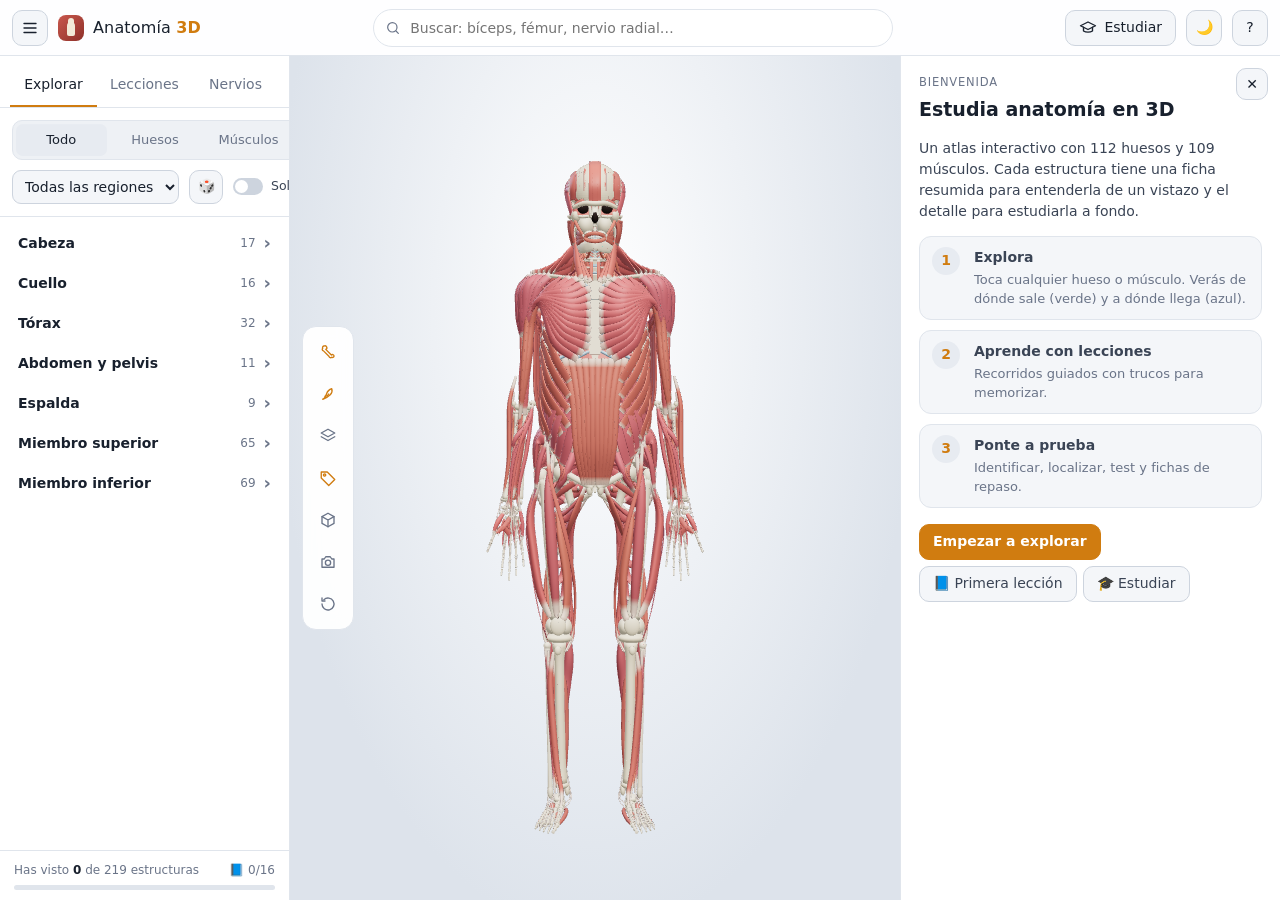
==== commit 4f2d8331: "Pruebas de UX y nuevas funciones: corte anatómico, examen, favoritos y más Correcciones de UX: - Bot" ====
--- a/index.html
+++ b/index.html
@@ -24,6 +24,7 @@
     <button class="btn study-btn" id="btnStudy" title="Modo estudio">
       <svg viewBox="0 0 24 24"><path d="M2 9l10-5 10 5-10 5z" /><path d="M6 11v5c3 2 9 2 12 0v-5" /></svg><span class="hide-sm">Estudiar</span>
     </button>
+    <button class="icon-btn" id="btnTheme" aria-label="Cambiar tema" title="Tema claro">☀️</button>
     <button class="icon-btn" id="btnHelp" aria-label="Ayuda" title="Ayuda">?</button>
   </header>
 
@@ -40,9 +41,11 @@
           <button data-type="todo" class="on">Todo</button>
           <button data-type="hueso">Huesos</button>
           <button data-type="musculo">Músculos</button>
+          <button data-type="fav" title="Tus favoritos">★</button>
         </div>
         <div class="row">
           <select id="regionSelect" aria-label="Región"></select>
+          <button class="icon-btn" id="btnRandom" title="Estructura al azar" aria-label="Estructura al azar">🎲</button>
           <label class="switch" title="Mostrar en el modelo solo la región elegida"><input type="checkbox" id="isolateRegion" /><span></span>Solo en 3D</label>
         </div>
       </div>
@@ -91,6 +94,17 @@
       </div>
       <div class="pop-title">Transparencia de músculos</div>
       <input type="range" id="muscleOpacity" min="0.1" max="1" step="0.05" value="1" aria-label="Opacidad de los músculos" />
+      <div class="pop-title">Corte anatómico</div>
+      <div class="seg small" id="cutSeg">
+        <button data-c="none" class="on">Ninguno</button>
+        <button data-c="sagital" title="Separa derecha e izquierda">Sagital</button>
+        <button data-c="coronal" title="Separa delante y detrás">Coronal</button>
+        <button data-c="transversal" title="Separa arriba y abajo">Transv.</button>
+      </div>
+      <div class="row" id="cutRow" hidden>
+        <input type="range" id="cutPos" min="0" max="1" step="0.005" value="0.5" aria-label="Posición del corte" />
+        <button class="icon-btn" id="cutFlip" title="Ver el otro lado del corte" aria-label="Invertir corte">⇄</button>
+      </div>
       <label class="switch"><input type="checkbox" id="showCart" checked /><span></span>Cartílagos y dientes</label>
       <label class="switch"><input type="checkbox" id="dimOthers" checked /><span></span>Atenuar lo no seleccionado</label>
     </div>
@@ -114,6 +128,7 @@
   <aside class="sheet" id="sheet" aria-live="polite">
     <div class="sheet-grip" id="sheetGrip" aria-label="Ampliar o reducir"><span></span></div>
     <button class="icon-btn sheet-close" id="sheetClose" aria-label="Cerrar">✕</button>
+    <button class="sheet-back" id="sheetBack" hidden>← <span></span></button>
     <div class="sheet-body" id="sheetBody"></div>
   </aside>
 
@@ -129,6 +144,9 @@
         <div><b>📘 Lecciones</b><p>Recorridos guiados con trucos para memorizar (manguito rotador, cuádriceps, carpo…).</p></div>
         <div><b>⚡ Nervios</b><p>Elige un nervio y verás todos los músculos que inerva y qué ocurre si se lesiona.</p></div>
         <div><b>🎓 Estudiar</b><p>Identificar, localizar, preguntas tipo test y fichas con repaso espaciado.</p></div>
+        <div><b>🔪 Corte anatómico</b><p>En Capas puedes cortar el cuerpo en un plano sagital, coronal o transversal y moverlo para ver por dentro.</p></div>
+        <div><b>★ Favoritos</b><p>Guarda las estructuras que te cuestan, fíltralas en la lista y estúdialas en el modo estudio.</p></div>
+        <div><b>📝 Examen</b><p>10 preguntas seguidas con nota final y lista de lo que debes repasar. Puedes imprimir cualquier ficha 🖨.</p></div>
         <div><b>⌨️ Atajos</b><p><kbd>/</kbd> buscar · <kbd>Esc</kbd> deseleccionar · <kbd>←</kbd><kbd>→</kbd> pasos de lección · <kbd>F</kbd> centrar · <kbd>H</kbd> ocultar.</p></div>
       </div>
       <p class="muted small">Modelo anatómico esquemático generado por código con fines de estudio: las formas son simplificadas. Los datos siguen la terminología anatómica estándar; contrasta siempre con tu atlas de referencia. Tus notas, progreso y fichas se guardan solo en este navegador.</p>
--- a/css/style.css
+++ b/css/style.css
@@ -122,7 +122,7 @@
   display: flex; align-items: center; gap: 9px; width: 100%; text-align: left; border: 0; background: none; padding: 6px 10px 6px 14px; border-radius: 8px; color: var(--text2);
 }
 .list .item:hover { background: var(--surface2); color: var(--text); }
-.list .item.sel { background: var(--accent-soft); color: #fff; }
+.list .item.sel { background: var(--accent-soft); color: var(--text); font-weight: 500; }
 .list .item .seen { margin-left: auto; color: var(--orig); font-size: 11px; opacity: .8; }
 .dot { width: 8px; height: 8px; border-radius: 50%; flex: none; }
 .dot.hueso { background: var(--bone); }
@@ -223,6 +223,8 @@
 body.sheet-open .sheet { transform: none; }
 .sheet-grip { display: none; }
 .sheet-close { position: absolute; top: 12px; right: 12px; z-index: 2; width: 32px; height: 32px; }
+.sheet-back { align-self: flex-start; margin: 12px 56px 0 14px; border: 0; background: var(--surface2); border-radius: 8px; padding: 4px 10px; font-size: 12.5px; color: var(--text2); max-width: calc(100% - 80px); overflow: hidden; text-overflow: ellipsis; white-space: nowrap; }
+.sheet-back:hover { color: var(--text); background: var(--raise); }
 .sheet-body { flex: 1; overflow: auto; padding: 18px 18px calc(24px + var(--safe-b)); overscroll-behavior: contain; }
 .kicker { font-size: 11.5px; text-transform: uppercase; letter-spacing: .07em; color: var(--muted); display: flex; gap: 6px; align-items: center; margin-bottom: 4px; padding-right: 40px; }
 .title { margin: 0; font-size: 21px; line-height: 1.2; padding-right: 36px; }
@@ -331,6 +333,11 @@
   .side { width: min(86vw, 340px); box-shadow: 0 0 50px rgba(0,0,0,.6); transform: translateX(-102%); }
   body.side-open .side { transform: none; }
   body.side-closed .side { transform: translateX(-102%); }
+  /* ficha lateral (móvil horizontal) */
+  .sheet { width: min(46vw, 380px); box-shadow: 0 0 40px rgba(0,0,0,.5); }
+  .sheet-close { width: 32px; height: 32px; }
+}
+@media (max-width: 860px) and (orientation: portrait) {
   /* hoja inferior */
   .sheet {
     top: auto; left: 0; right: 0; width: auto; height: 86vh; height: 86dvh; border-left: 0; border-top: 1px solid var(--line2);
@@ -346,11 +353,14 @@
   body:not(.sheet-full) .sheet-body { overflow: hidden; }
   .ptabs { margin: 12px -16px 0; top: -4px; }
   .peek-line { display: block; }
+  .sheet-back { margin-top: 2px; }
+  body.sheet-open .legend { display: none !important; }
+}
+@media (max-width: 860px) {
   .toolbar { left: auto; right: 8px; top: 10px; transform: none; padding: 3px; }
   .tool { width: 40px; height: 40px; }
   .tool span { display: none; }
   .pop { left: auto; right: 60px; top: 10px; transform: none; width: min(260px, calc(100vw - 80px)); }
-  body.sheet-open .legend { display: none !important; }
   .legend { bottom: calc(12px + var(--safe-b)); font-size: 11px; gap: 8px; border-radius: 12px; }
   .toast { top: 10px; left: 12px; right: 64px; transform: none; max-width: none; }
   .help-grid { grid-template-columns: 1fr; }
@@ -359,3 +369,74 @@
 @media (hover: none) {
   .tool span { display: none; }
 }
+@media (max-width: 860px) and (orientation: landscape) {
+  body.sheet-open .stage { right: min(46vw, 380px); }
+  .sheet-body { padding: 14px 14px 20px; }
+}
+
+/* ---------------- Extras ---------------- */
+.chip.fav { cursor: pointer; }
+.chip.fav.on { color: var(--accent); border-color: var(--accent); background: var(--accent-soft); }
+.list .item .star { color: var(--accent); font-size: 11px; margin-left: auto; }
+.list .item .star + .seen { margin-left: 6px; }
+.row .icon-btn { width: 34px; height: 34px; }
+#cutRow input { flex: 1; accent-color: var(--accent); }
+.exam-bar { display: grid; gap: 5px; font-size: 12px; color: var(--muted); }
+.study-modes { flex-wrap: wrap; }
+.print-shot, .print-h { display: none; }
+#typeFilter button[data-type=fav] { flex: 0 0 38px; }
+
+/* ---------------- Tema claro ---------------- */
+:root[data-theme='light'] {
+  --bg: #eef1f5;
+  --surface: #ffffff;
+  --surface2: #f4f6f9;
+  --raise: #e7ebf1;
+  --line: #e0e5ec;
+  --line2: #cdd4de;
+  --text: #18202d;
+  --text2: #3a4455;
+  --muted: #6a7488;
+  --accent: #d07c10;
+  --accent-soft: rgba(208, 124, 16, 0.12);
+  --orig: #1f9d58;
+  --ins: #2f78e0;
+  --art: #8a55e6;
+  --info: #1683c4;
+  color-scheme: light;
+}
+:root[data-theme='light'] .topbar { background: rgba(255, 255, 255, 0.92); }
+:root[data-theme='light'] .stage { background: radial-gradient(ellipse at 50% 30%, #ffffff 0%, #dde3eb 75%); }
+:root[data-theme='light'] .toolbar,
+:root[data-theme='light'] .legend,
+:root[data-theme='light'] .pop,
+:root[data-theme='light'] .toast { background: rgba(255, 255, 255, 0.94); }
+:root[data-theme='light'] .lbl { background: rgba(255, 255, 255, 0.92); }
+:root[data-theme='light'] .tooltip { background: rgba(255, 255, 255, 0.96); color: var(--text); }
+:root[data-theme='light'] .btn.primary,
+:root[data-theme='light'] .study-btn.on { color: #fff; }
+:root[data-theme='light'] .lstep.on .n { color: #fff; }
+:root[data-theme='light'] .switch span::after { background: #fff; }
+
+/* ---------------- Impresión de fichas ---------------- */
+@media print {
+  @page { margin: 14mm; }
+  html, body { overflow: visible !important; height: auto; background: #fff !important; color: #111 !important; }
+  .topbar, .side, .stage, .sheet-grip, .sheet-close, .sheet-back, .ptabs, .actions, .modal, .legend, .toast { display: none !important; }
+  .sheet { position: static !important; transform: none !important; width: auto !important; height: auto !important; border: 0 !important; box-shadow: none !important; background: #fff !important; border-radius: 0 !important; }
+  .sheet-body { overflow: visible !important; padding: 0 !important; }
+  .print-shot { display: block; max-width: 100%; max-height: 90mm; margin: 10px auto; border-radius: 8px; background: #1a212b; }
+  .print-h { display: block; margin: 16px 0 4px; font-size: 15px; border-bottom: 1px solid #ccc; padding-bottom: 3px; }
+  .title, .block p, .block ul, .qrow p, .tip, .link, .chip { color: #111 !important; }
+  .quick, .tip, .link, .chip { background: #fff !important; border-color: #bbb !important; }
+  .peek-line { display: none !important; }
+  .side-switch, .chip.fav { display: none !important; }
+  .pane { break-inside: auto; }
+  .block, .qrow, .tip { break-inside: avoid; }
+}
+/* foco visible para navegar con teclado */
+:focus-visible { outline: 2px solid var(--accent); outline-offset: 2px; }
+button:focus:not(:focus-visible) { outline: none; }
+@media (prefers-reduced-motion: reduce) {
+  * { transition: none !important; animation: none !important; }
+}
